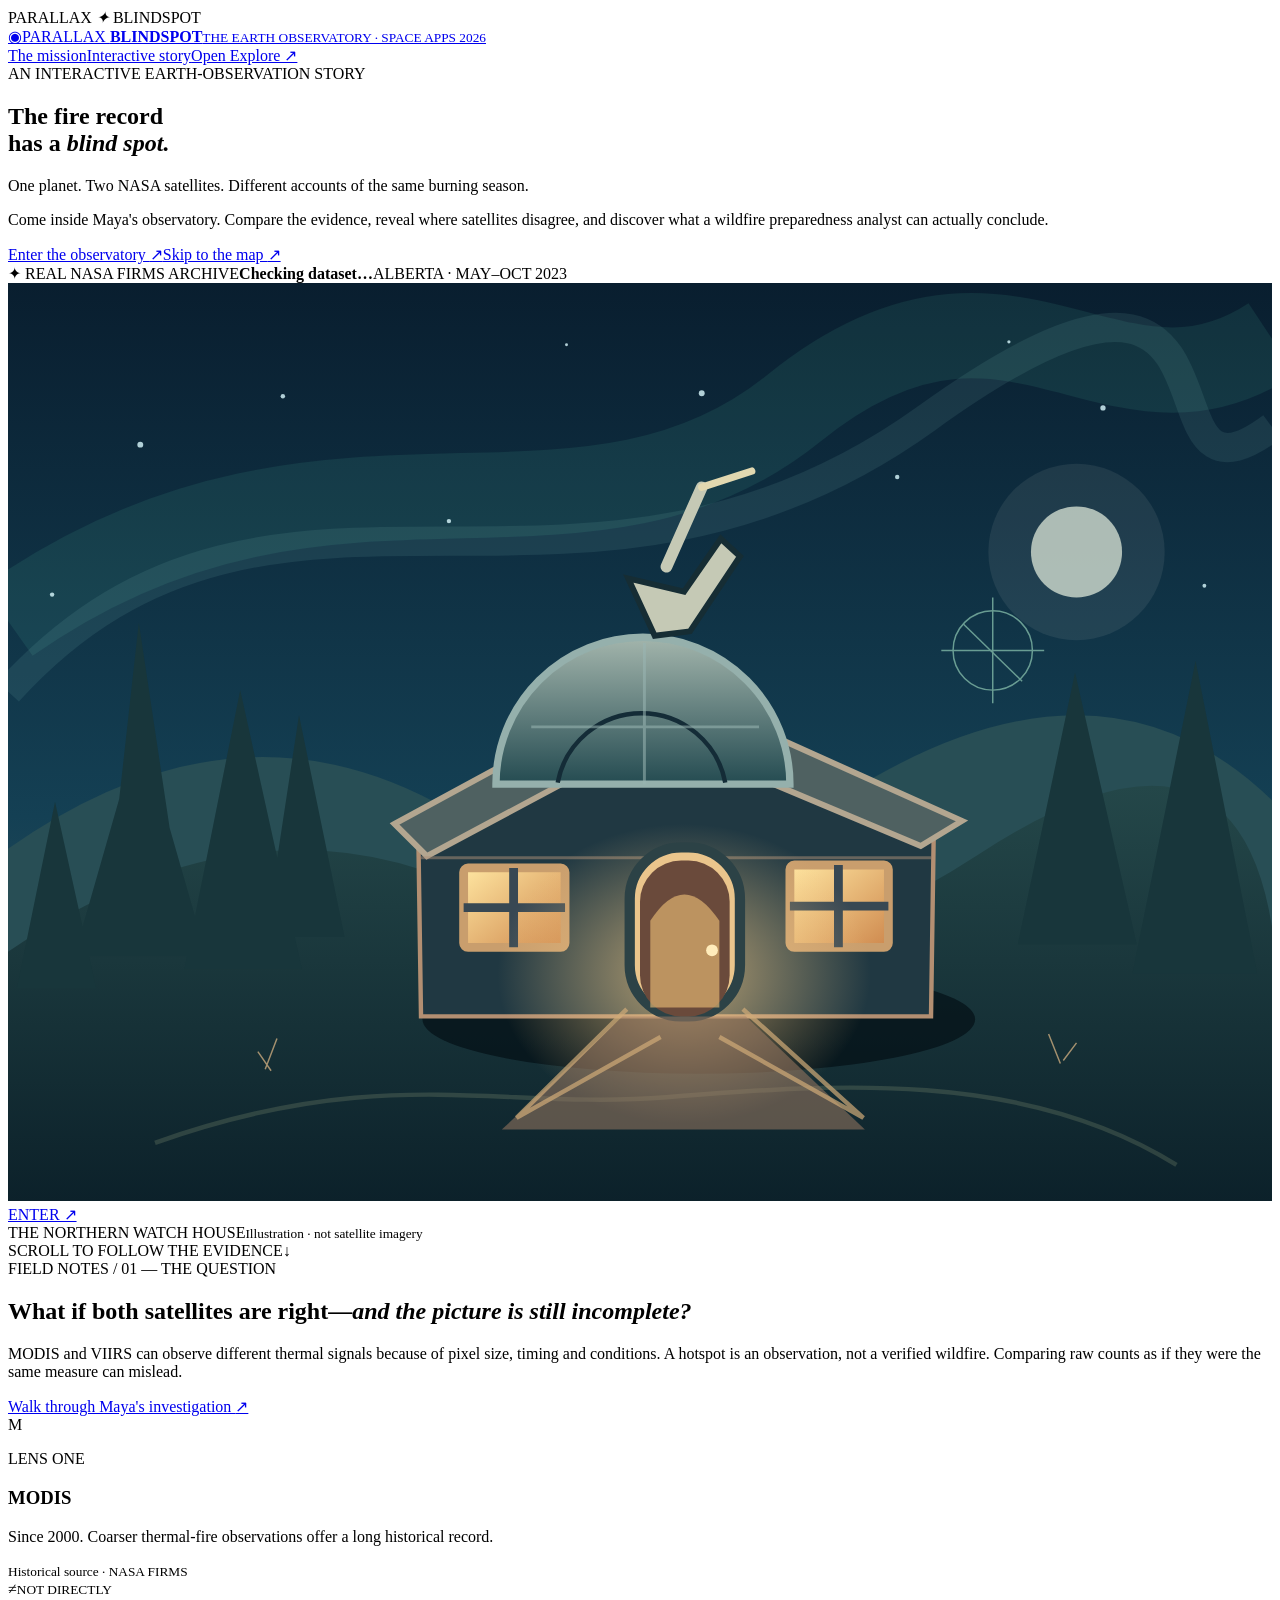
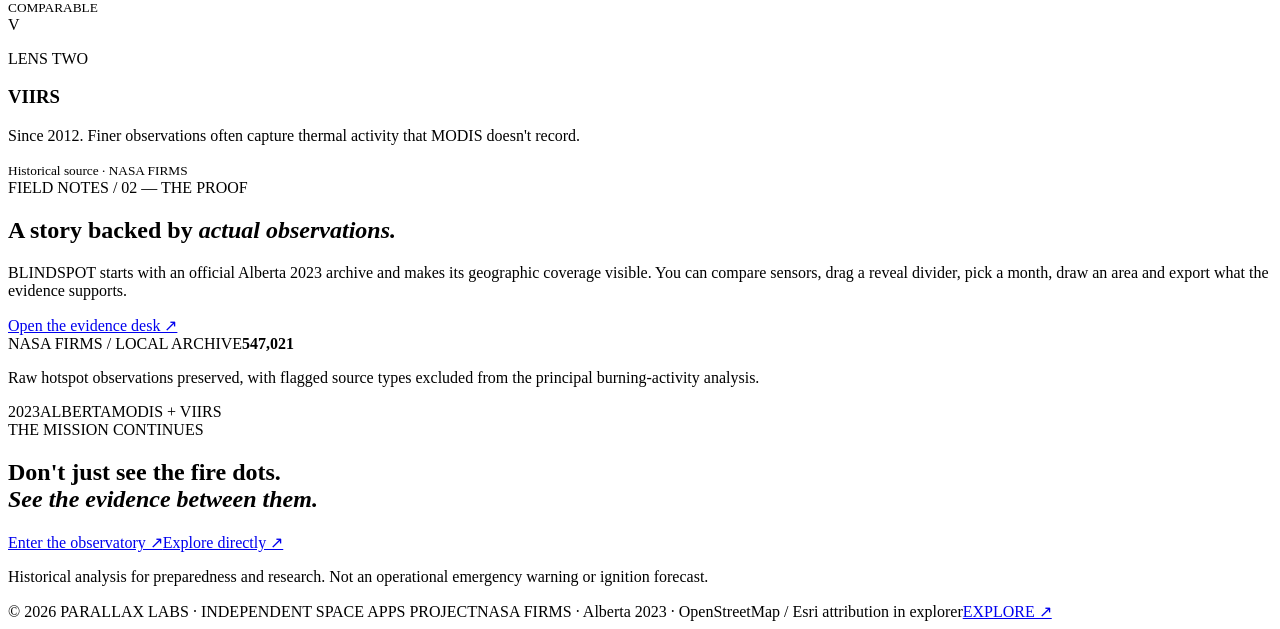
==== frontend/landing.html @ 7a9d5f50 "Launch Parallax BLINDSPOT Observatory Experience" ====
<!doctype html>
<html lang="en">
<head>
  <meta charset="utf-8"><meta name="viewport" content="width=device-width,initial-scale=1">
  <meta name="theme-color" content="#071c23">
  <meta name="description" content="Parallax BLINDSPOT: enter a boreal observatory and investigate why NASA's MODIS and VIIRS satellites tell different stories about historical burning.">
  <title>Parallax BLINDSPOT | Enter the Observatory</title>
  <link rel="preconnect" href="https://fonts.googleapis.com">
  <link rel="preconnect" href="https://fonts.gstatic.com" crossorigin>
  <link href="https://fonts.googleapis.com/css2?family=DM+Sans:wght@400;500;600;700&family=Fraunces:opsz,wght,SOFT,WONK@9..144,500,0,0;9..144,600,0,0;9..144,700,0,0&display=swap" rel="stylesheet">
  <link rel="stylesheet" href="/assets/observatory.css?v=20261115a">
  <script defer src="/assets/observatory.js?v=20261115a"></script>
</head>
<body class="landing-page">
  <div class="transition-curtain" aria-hidden="true"><span>PARALLAX <i>✦</i> BLINDSPOT</span></div>
  <header class="site-header" id="top">
    <a class="identity" href="/" aria-label="Parallax BLINDSPOT home"><span class="identity-emblem">◉</span><span>PARALLAX <b>BLINDSPOT</b><small>THE EARTH OBSERVATORY · SPACE APPS 2026</small></span></a>
    <nav aria-label="Main navigation"><a href="#why">The mission</a><a href="/observatory" data-transition>Interactive story</a><a href="/explore" class="nav-explore" data-transition>Open Explore ↗</a></nav>
  </header>
  <main>
    <section class="landing-hero" aria-label="The Observatory entrance">
      <div class="hero-stars" aria-hidden="true"></div>
      <div class="landing-copy">
        <span class="tag"><span class="signal-dot"></span> AN INTERACTIVE EARTH-OBSERVATION STORY</span>
        <h1>The fire record<br>has a <em>blind spot.</em></h1>
        <p class="hero-lead">One planet. Two NASA satellites. Different accounts of the same burning season.</p>
        <p class="hero-sub">Come inside Maya's observatory. Compare the evidence, reveal where satellites disagree, and discover what a wildfire preparedness analyst can actually conclude.</p>
        <div class="hero-buttons"><a href="/observatory" class="cta cta-primary" data-transition>Enter the observatory <span aria-hidden="true">↗</span></a><a href="/explore" class="cta cta-quiet" data-transition>Skip to the map <span aria-hidden="true">↗</span></a></div>
        <div class="hero-proof"><span>✦ REAL NASA FIRMS ARCHIVE</span><strong id="landing-observation-count">Checking dataset…</strong><span>ALBERTA · MAY–OCT 2023</span></div>
      </div>
      <div class="scene-frame" aria-label="Original illustration of a forest observatory. Select the glowing entrance to begin the story.">
        <div class="scene-aurora" aria-hidden="true"></div>
        <svg class="observatory-art" viewBox="0 0 860 625" role="img" aria-labelledby="scene-title">
          <title id="scene-title">Illustrated boreal observatory beneath an aurora, with a warm lit doorway</title>
          <defs>
            <linearGradient id="sky" x1="0" y1="0" x2="0" y2="1"><stop stop-color="#091e2f"/><stop offset=".58" stop-color="#144054"/><stop offset="1" stop-color="#3f5960"/></linearGradient>
            <linearGradient id="land" x1="0" y1="0" x2="0" y2="1"><stop stop-color="#244749"/><stop offset="1" stop-color="#0c212a"/></linearGradient>
            <linearGradient id="window" x1="0" y1="0" x2="1" y2="1"><stop stop-color="#ffe6a1"/><stop offset="1" stop-color="#ce884d"/></linearGradient>
            <radialGradient id="doorGlow"><stop stop-color="#f2c886" stop-opacity=".72"/><stop offset="1" stop-color="#f2c886" stop-opacity="0"/></radialGradient>
            <linearGradient id="dome" x1="0" y1="0" x2="0" y2="1"><stop stop-color="#a3b5ac"/><stop offset="1" stop-color="#244b51"/></linearGradient>
          </defs>
          <rect width="860" height="625" fill="url(#sky)"/>
          <path d="M0 230C215 78 388 204 535 85S751 110 860 38" fill="none" stroke="#6ae3b9" stroke-width="58" opacity=".09"/>
          <path d="M0 278C180 80 385 265 625 92S760 172 860 98" fill="none" stroke="#97dacf" stroke-width="20" opacity=".1"/>
          <g fill="#d6f5fa" opacity=".82"><circle cx="90" cy="110" r="2"/><circle cx="187" cy="77" r="1.5"/><circle cx="300" cy="162" r="1.5"/><circle cx="472" cy="75" r="2"/><circle cx="605" cy="132" r="1.5"/><circle cx="745" cy="85" r="1.8"/><circle cx="814" cy="206" r="1.3"/><circle cx="380" cy="42" r="1"/><circle cx="30" cy="212" r="1.5"/><circle cx="681" cy="40" r="1.1"/></g>
          <circle cx="727" cy="183" r="60" fill="#edf2df" opacity=".08"/><circle cx="727" cy="183" r="31" fill="#e9f2e1" opacity=".7"/>
          <path d="M0 385 Q150 279 290 353 T590 336 T860 352V625H0Z" fill="#284e55"/>
          <path d="M0 455 Q174 337 330 420 T660 389 T860 438V625H0Z" fill="url(#land)"/>
          <g fill="#18363b">
          <path d="M45 458 l45 -157 45 157z M69 411l20-180 27 180z M120 467l38-190 42 190z M175 445l23-151 31 151z M687 450l39-185 42 185z M765 470l43-213 42 213z M6 480l26-127 28 127z"/>
          </g>
          <path d="M100 585C255 530 335 563 448 554S691 535 795 600" fill="none" stroke="#6c7b66" stroke-width="3" opacity=".35"/>
          <ellipse cx="470" cy="501" rx="188" ry="37" fill="#020d13" opacity=".65"/>
          <path d="M279 364L440 280 630 364 628 499H281Z" fill="#203842" stroke="#b38f72" stroke-width="3"/>
          <path d="M263 368L440 272 649 366 621 383 440 307 285 390Z" fill="#4f6161" stroke="#b3a690" stroke-width="4"/>
          <path d="M332 341A100 100 0 0 1 532 341Z" fill="url(#dome)" stroke="#95b0ac" stroke-width="5"/>
          <path d="M374 340A58 58 0 0 1 488 340" fill="none" stroke="#142c37" stroke-width="3"/>
          <path d="M433 245v96M356 302h155" stroke="#9ab6b3" stroke-width="2" opacity=".56"/>
          <path d="M440 240l-18-39 38 9 25-36 13 12 -34 51z" fill="#c5c9b5" stroke="#162d34" stroke-width="4"/>
          <path d="M448 193l24-54" stroke="#c5c9b5" stroke-width="8" stroke-linecap="round"/>
          <path d="M472 139l34-11" stroke="#e1d8b0" stroke-width="5" stroke-linecap="round"/>
          <path d="M281 391h347" stroke="#ad9079" stroke-width="2" opacity=".5"/>
          <rect x="310" y="398" width="69" height="54" rx="3" fill="url(#window)" stroke="#c99e6d" stroke-width="6"/>
          <path d="M344 398v54M310 425h69" stroke="#384853" stroke-width="6"/>
          <rect x="532" y="396" width="67" height="56" rx="3" fill="url(#window)" stroke="#c99e6d" stroke-width="6"/>
          <path d="M565 396v56M532 424h67" stroke="#384853" stroke-width="6"/>
          <ellipse cx="460" cy="470" rx="127" ry="102" fill="url(#doorGlow)"/>
          <rect x="423" y="384" width="75" height="115" rx="35" fill="#eac58c" stroke="#2c4246" stroke-width="7"/>
          <rect x="430" y="393" width="61" height="106" rx="28" fill="#6a4a3b"/>
          <path d="M437 493v-59q23-36 47 0v59" fill="#e9ba74" opacity=".65"/>
          <circle cx="479" cy="454" r="4" fill="#ffecbb"/>
          <path d="M418 499l-82 77h247l-81-77" fill="#a17e65" opacity=".52"/>
          <path d="M421 494l-75 74 98-55M500 494l82 74-98-55" fill="none" stroke="#d1ab78" stroke-width="3" opacity=".7"/>
          <g stroke="#80b7a6" fill="none" opacity=".8"><circle cx="670" cy="250" r="27"/><path d="M670 214v72M635 250h70"/><path d="M650 232L690 271"/></g>
          <g stroke="#f1c58e" opacity=".65"><path d="M175 535l8-21m-4 22l-9-13M716 531l-8-20m10 18l9-12"/></g>
        </svg>
        <a href="/observatory" data-transition class="cabin-door" aria-label="Enter the glowing observatory doorway"><span class="door-pulse" aria-hidden="true"></span><span class="door-tooltip">ENTER ↗</span></a>
        <div class="scene-caption"><span class="little-line"></span><span>THE NORTHERN WATCH HOUSE</span><small>Illustration · not satellite imagery</small></div>
      </div>
      <div class="hero-scroll"><span>SCROLL TO FOLLOW THE EVIDENCE</span><span aria-hidden="true">↓</span></div>
    </section>

    <section class="mission-arc" id="why">
      <div class="chapter-label">FIELD NOTES / 01 — THE QUESTION</div>
      <div class="arc-grid"><h2>What if both satellites are right—<em>and the picture is still incomplete?</em></h2><div><p>MODIS and VIIRS can observe different thermal signals because of pixel size, timing and conditions. A hotspot is an observation, not a verified wildfire. Comparing raw counts as if they were the same measure can mislead.</p><a href="/observatory" data-transition class="text-link">Walk through Maya's investigation <span>↗</span></a></div></div>
      <div class="sensor-cards">
        <article><span class="sensor-symbol modis-symbol">M</span><p class="label">LENS ONE</p><h3>MODIS</h3><p>Since 2000. Coarser thermal-fire observations offer a long historical record.</p><small>Historical source · NASA FIRMS</small></article>
        <div class="between-sensors" aria-hidden="true"><span>≠</span><small>NOT DIRECTLY<br>COMPARABLE</small></div>
        <article><span class="sensor-symbol viirs-symbol">V</span><p class="label">LENS TWO</p><h3>VIIRS</h3><p>Since 2012. Finer observations often capture thermal activity that MODIS doesn't record.</p><small>Historical source · NASA FIRMS</small></article>
      </div>
    </section>
    <section class="proof-section" id="evidence"><div class="chapter-label">FIELD NOTES / 02 — THE PROOF</div><div class="proof-layout"><div><h2>A story backed by <em>actual observations.</em></h2><p>BLINDSPOT starts with an official Alberta 2023 archive and makes its geographic coverage visible. You can compare sensors, drag a reveal divider, pick a month, draw an area and export what the evidence supports.</p><a href="/explore#reveal" data-transition class="cta cta-primary">Open the evidence desk ↗</a></div><div class="proof-stat"><span>NASA FIRMS / LOCAL ARCHIVE</span><strong id="landing-proof-count">547,021</strong><p>Raw hotspot observations preserved, with flagged source types excluded from the principal burning-activity analysis.</p><div class="proof-mini"><span>2023</span><i></i><span>ALBERTA</span><i></i><span>MODIS + VIIRS</span></div></div></div></section>
    <section class="closing"><span class="chapter-label">THE MISSION CONTINUES</span><h2>Don't just see the fire dots.<br><em>See the evidence between them.</em></h2><div><a href="/observatory" data-transition class="cta cta-primary">Enter the observatory ↗</a><a href="/explore" data-transition class="cta cta-quiet">Explore directly ↗</a></div><p>Historical analysis for preparedness and research. Not an operational emergency warning or ignition forecast.</p></section>
  </main>
  <footer class="site-footer"><span>© 2026 PARALLAX LABS · INDEPENDENT SPACE APPS PROJECT</span><span>NASA FIRMS · Alberta 2023 · OpenStreetMap / Esri attribution in explorer</span><a href="/explore">EXPLORE ↗</a></footer>
</body></html>
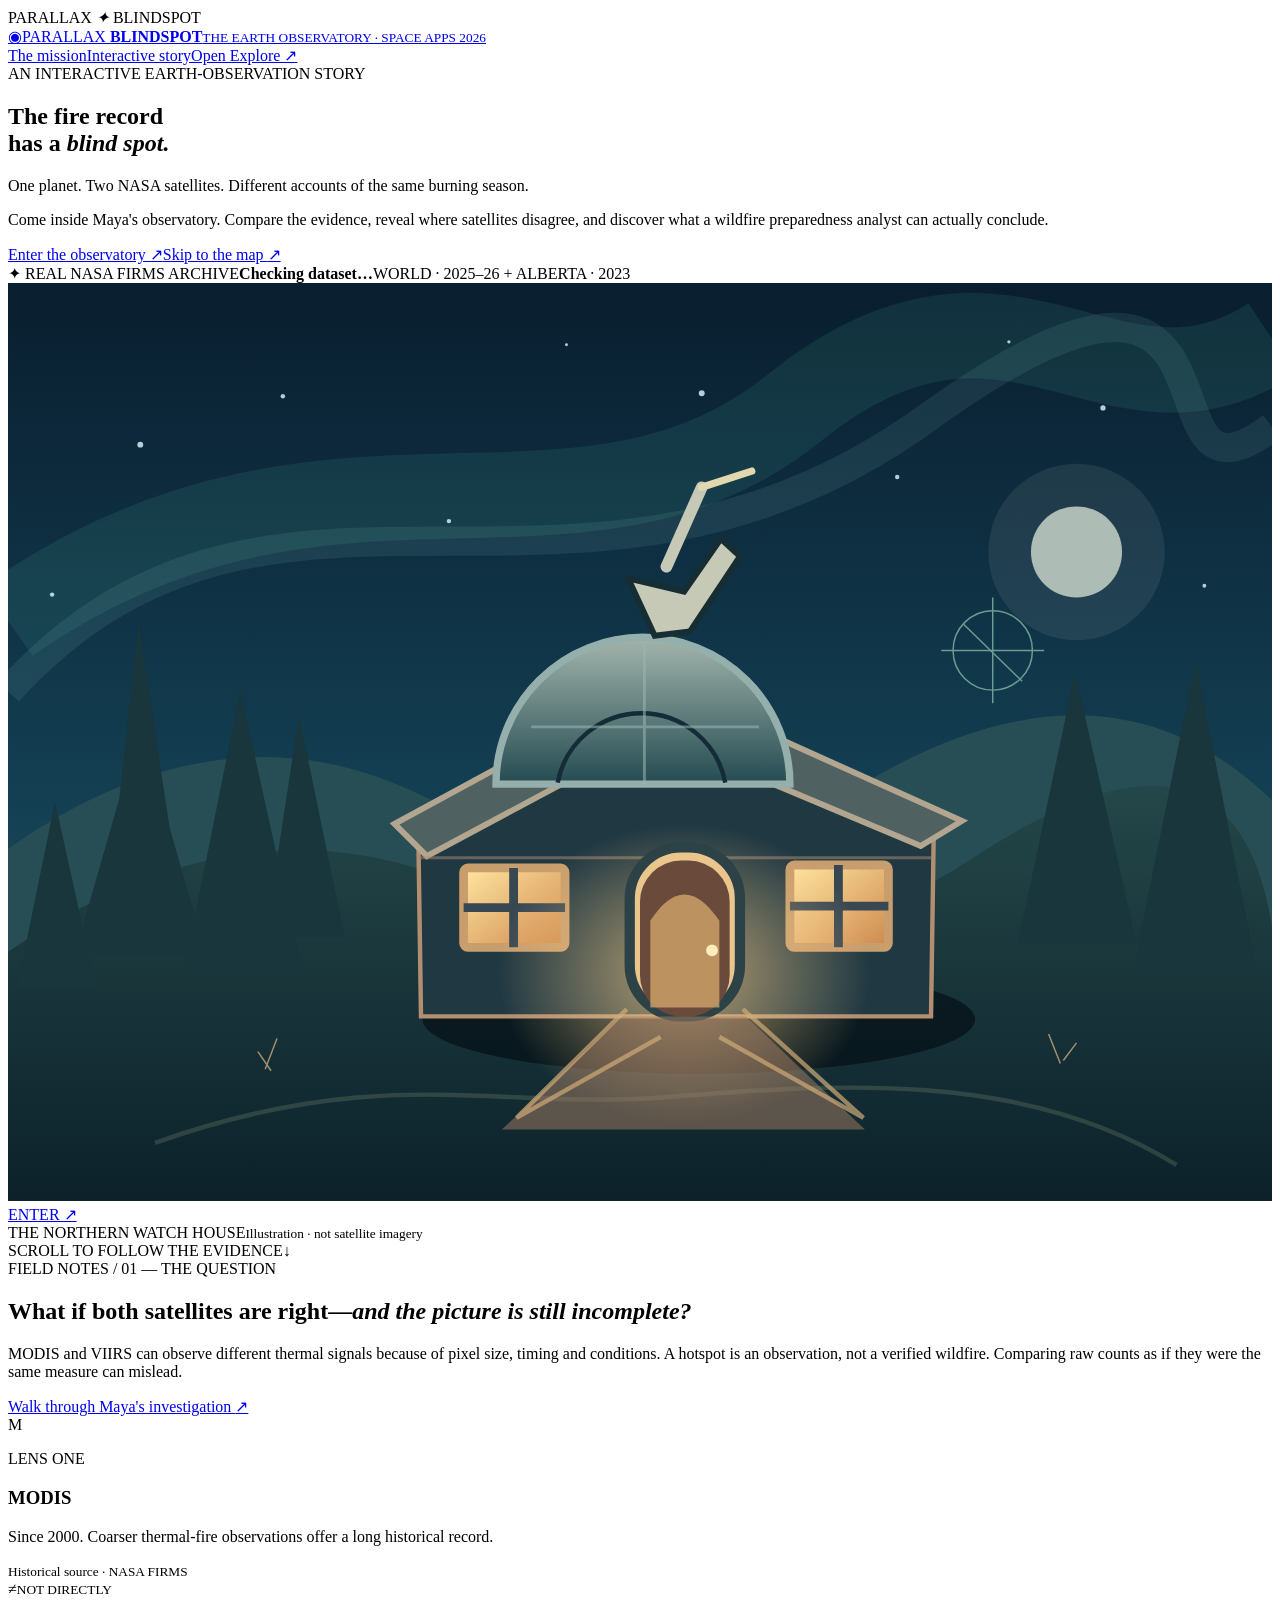
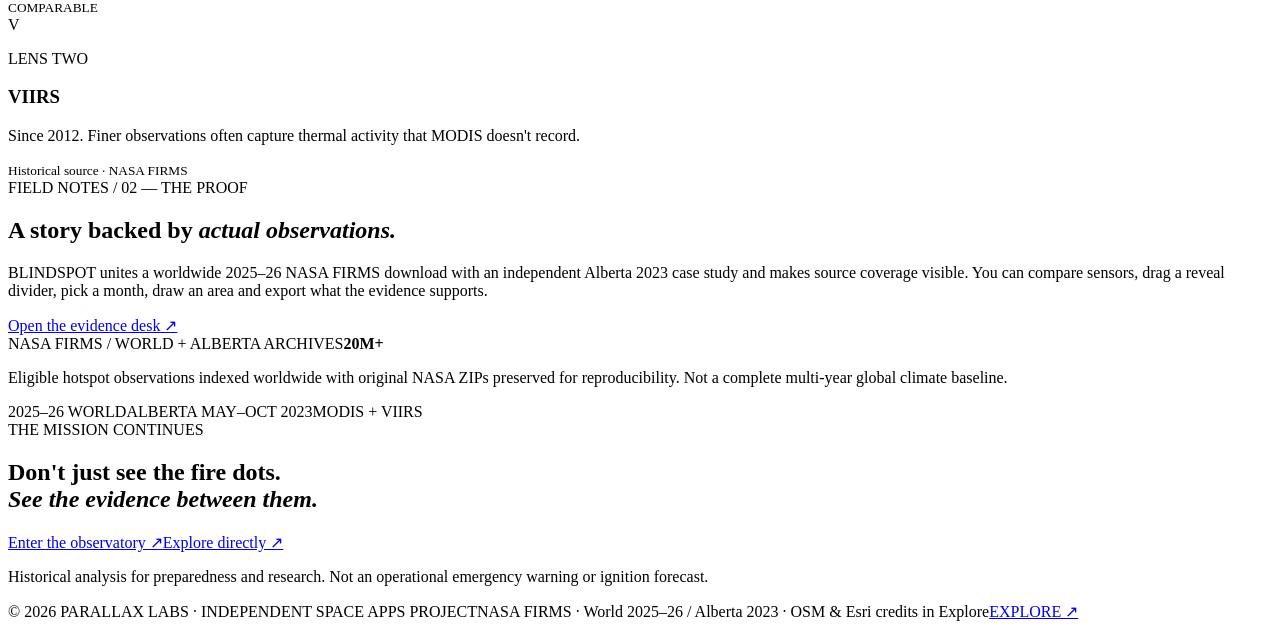
==== commit f4acb535: "Upgrade BLINDSPOT with global NASA 2026 data integration" ====
--- a/frontend/landing.html
+++ b/frontend/landing.html
@@ -26,7 +26,7 @@
         <p class="hero-lead">One planet. Two NASA satellites. Different accounts of the same burning season.</p>
         <p class="hero-sub">Come inside Maya's observatory. Compare the evidence, reveal where satellites disagree, and discover what a wildfire preparedness analyst can actually conclude.</p>
         <div class="hero-buttons"><a href="/observatory" class="cta cta-primary" data-transition>Enter the observatory <span aria-hidden="true">↗</span></a><a href="/explore" class="cta cta-quiet" data-transition>Skip to the map <span aria-hidden="true">↗</span></a></div>
-        <div class="hero-proof"><span>✦ REAL NASA FIRMS ARCHIVE</span><strong id="landing-observation-count">Checking dataset…</strong><span>ALBERTA · MAY–OCT 2023</span></div>
+        <div class="hero-proof"><span>✦ REAL NASA FIRMS ARCHIVE</span><strong id="landing-observation-count">Checking dataset…</strong><span>WORLD · 2025–26 + ALBERTA · 2023</span></div>
       </div>
       <div class="scene-frame" aria-label="Original illustration of a forest observatory. Select the glowing entrance to begin the story.">
         <div class="scene-aurora" aria-hidden="true"></div>
@@ -89,8 +89,8 @@
         <article><span class="sensor-symbol viirs-symbol">V</span><p class="label">LENS TWO</p><h3>VIIRS</h3><p>Since 2012. Finer observations often capture thermal activity that MODIS doesn't record.</p><small>Historical source · NASA FIRMS</small></article>
       </div>
     </section>
-    <section class="proof-section" id="evidence"><div class="chapter-label">FIELD NOTES / 02 — THE PROOF</div><div class="proof-layout"><div><h2>A story backed by <em>actual observations.</em></h2><p>BLINDSPOT starts with an official Alberta 2023 archive and makes its geographic coverage visible. You can compare sensors, drag a reveal divider, pick a month, draw an area and export what the evidence supports.</p><a href="/explore#reveal" data-transition class="cta cta-primary">Open the evidence desk ↗</a></div><div class="proof-stat"><span>NASA FIRMS / LOCAL ARCHIVE</span><strong id="landing-proof-count">547,021</strong><p>Raw hotspot observations preserved, with flagged source types excluded from the principal burning-activity analysis.</p><div class="proof-mini"><span>2023</span><i></i><span>ALBERTA</span><i></i><span>MODIS + VIIRS</span></div></div></div></section>
+    <section class="proof-section" id="evidence"><div class="chapter-label">FIELD NOTES / 02 — THE PROOF</div><div class="proof-layout"><div><h2>A story backed by <em>actual observations.</em></h2><p>BLINDSPOT unites a worldwide 2025–26 NASA FIRMS download with an independent Alberta 2023 case study and makes source coverage visible. You can compare sensors, drag a reveal divider, pick a month, draw an area and export what the evidence supports.</p><a href="/explore#reveal" data-transition class="cta cta-primary">Open the evidence desk ↗</a></div><div class="proof-stat"><span>NASA FIRMS / WORLD + ALBERTA ARCHIVES</span><strong id="landing-proof-count">20M+</strong><p>Eligible hotspot observations indexed worldwide with original NASA ZIPs preserved for reproducibility. Not a complete multi-year global climate baseline.</p><div class="proof-mini"><span>2025–26 WORLD</span><i></i><span>ALBERTA MAY–OCT 2023</span><i></i><span>MODIS + VIIRS</span></div></div></div></section>
     <section class="closing"><span class="chapter-label">THE MISSION CONTINUES</span><h2>Don't just see the fire dots.<br><em>See the evidence between them.</em></h2><div><a href="/observatory" data-transition class="cta cta-primary">Enter the observatory ↗</a><a href="/explore" data-transition class="cta cta-quiet">Explore directly ↗</a></div><p>Historical analysis for preparedness and research. Not an operational emergency warning or ignition forecast.</p></section>
   </main>
-  <footer class="site-footer"><span>© 2026 PARALLAX LABS · INDEPENDENT SPACE APPS PROJECT</span><span>NASA FIRMS · Alberta 2023 · OpenStreetMap / Esri attribution in explorer</span><a href="/explore">EXPLORE ↗</a></footer>
+  <footer class="site-footer"><span>© 2026 PARALLAX LABS · INDEPENDENT SPACE APPS PROJECT</span><span>NASA FIRMS · World 2025–26 / Alberta 2023 · OSM & Esri credits in Explore</span><a href="/explore">EXPLORE ↗</a></footer>
 </body></html>
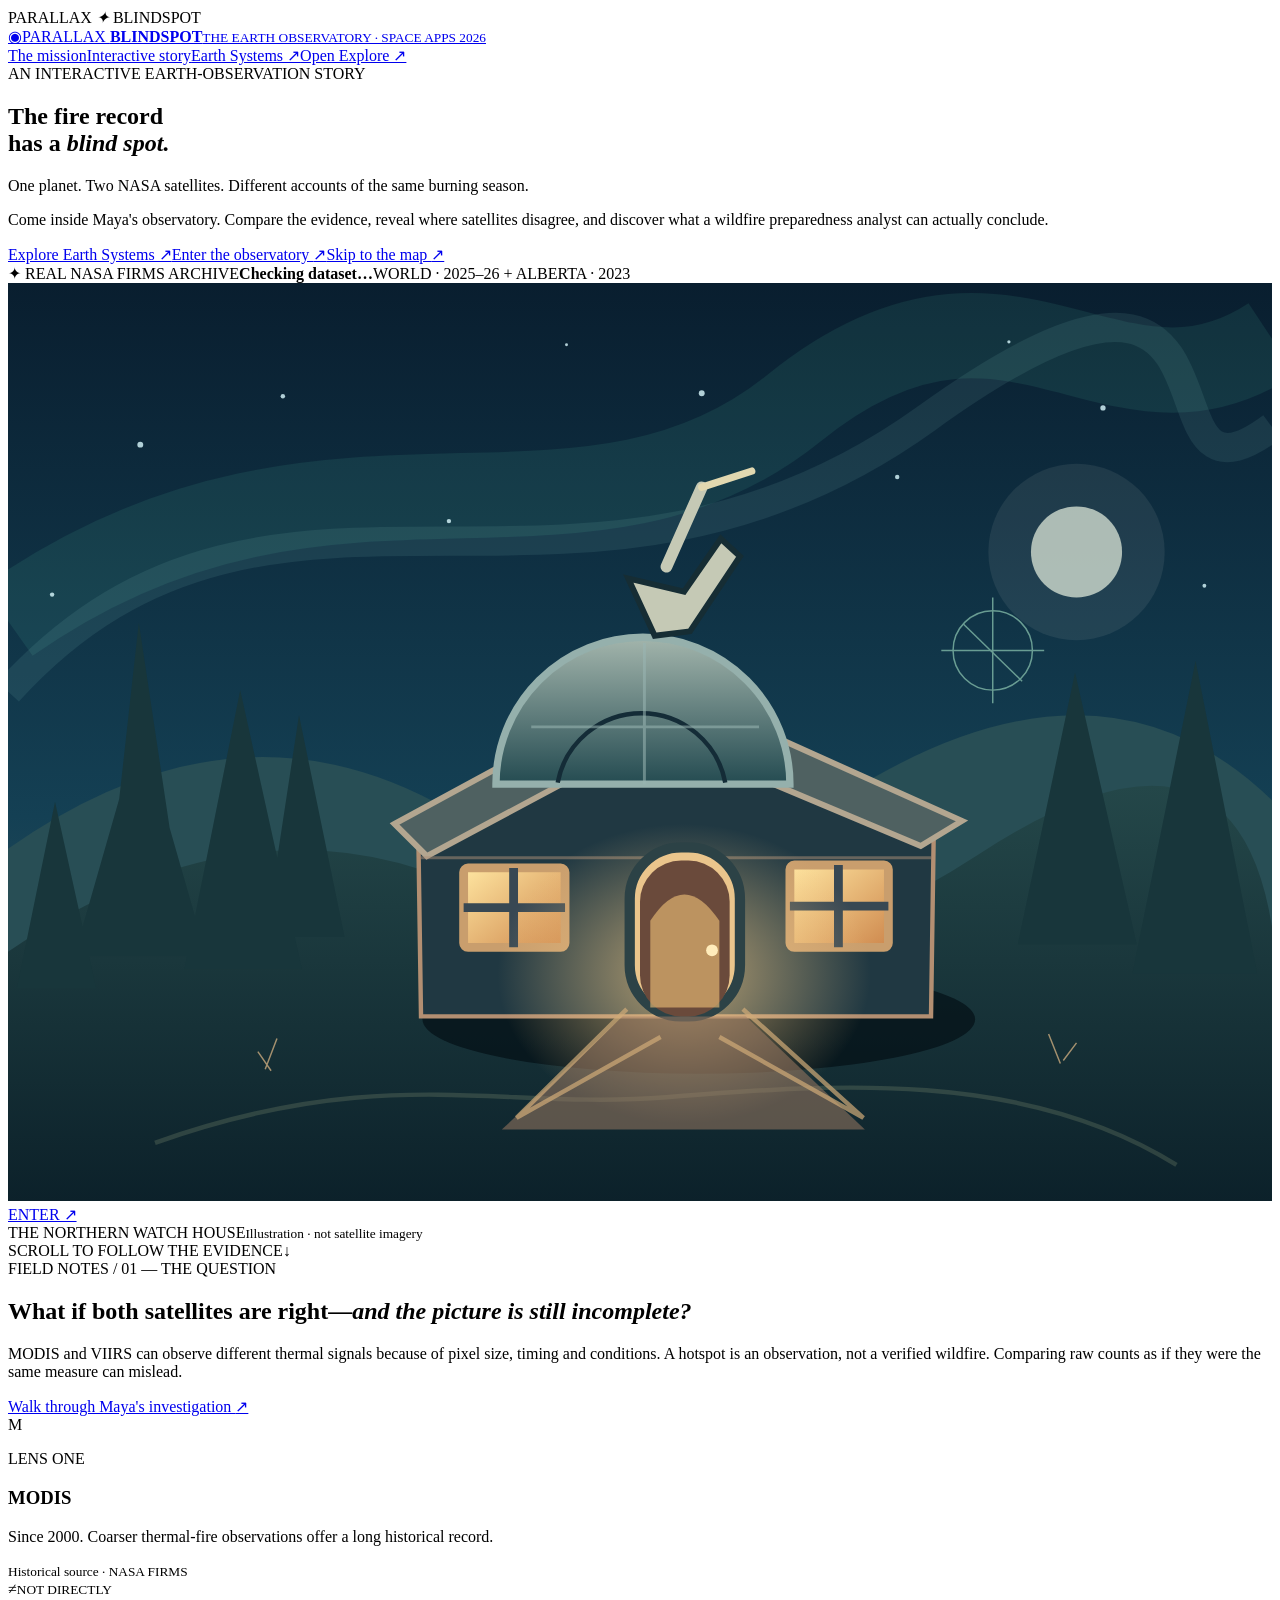
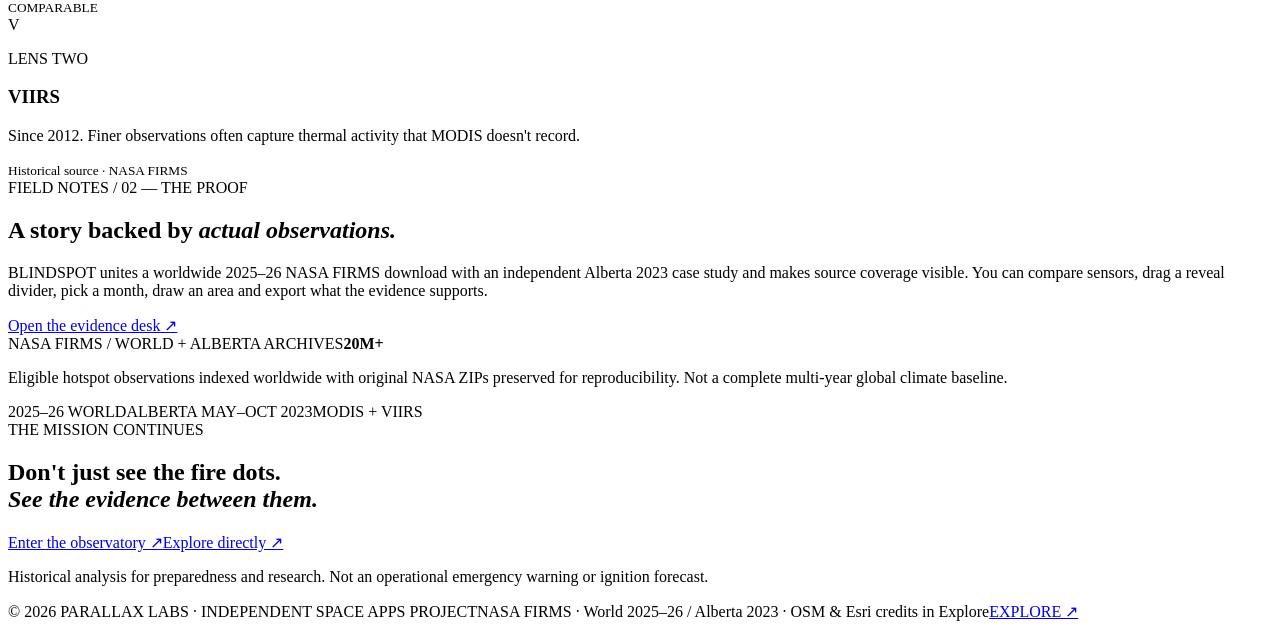
==== commit 0ab614f4: "Add Earth Systems vegetation, air quality, navigation and forecasting pages" ====
--- a/frontend/landing.html
+++ b/frontend/landing.html
@@ -15,7 +15,7 @@
   <div class="transition-curtain" aria-hidden="true"><span>PARALLAX <i>✦</i> BLINDSPOT</span></div>
   <header class="site-header" id="top">
     <a class="identity" href="/" aria-label="Parallax BLINDSPOT home"><span class="identity-emblem">◉</span><span>PARALLAX <b>BLINDSPOT</b><small>THE EARTH OBSERVATORY · SPACE APPS 2026</small></span></a>
-    <nav aria-label="Main navigation"><a href="#why">The mission</a><a href="/observatory" data-transition>Interactive story</a><a href="/explore" class="nav-explore" data-transition>Open Explore ↗</a></nav>
+    <nav aria-label="Main navigation"><a href="#why">The mission</a><a href="/observatory" data-transition>Interactive story</a><a href="/earth">Earth Systems ↗</a><a href="/explore" class="nav-explore" data-transition>Open Explore ↗</a></nav>
   </header>
   <main>
     <section class="landing-hero" aria-label="The Observatory entrance">
@@ -25,7 +25,7 @@
         <h1>The fire record<br>has a <em>blind spot.</em></h1>
         <p class="hero-lead">One planet. Two NASA satellites. Different accounts of the same burning season.</p>
         <p class="hero-sub">Come inside Maya's observatory. Compare the evidence, reveal where satellites disagree, and discover what a wildfire preparedness analyst can actually conclude.</p>
-        <div class="hero-buttons"><a href="/observatory" class="cta cta-primary" data-transition>Enter the observatory <span aria-hidden="true">↗</span></a><a href="/explore" class="cta cta-quiet" data-transition>Skip to the map <span aria-hidden="true">↗</span></a></div>
+        <div class="hero-buttons"><a href="/earth" class="cta cta-quiet">Explore Earth Systems ↗</a><a href="/observatory" class="cta cta-primary" data-transition>Enter the observatory <span aria-hidden="true">↗</span></a><a href="/explore" class="cta cta-quiet" data-transition>Skip to the map <span aria-hidden="true">↗</span></a></div>
         <div class="hero-proof"><span>✦ REAL NASA FIRMS ARCHIVE</span><strong id="landing-observation-count">Checking dataset…</strong><span>WORLD · 2025–26 + ALBERTA · 2023</span></div>
       </div>
       <div class="scene-frame" aria-label="Original illustration of a forest observatory. Select the glowing entrance to begin the story.">
